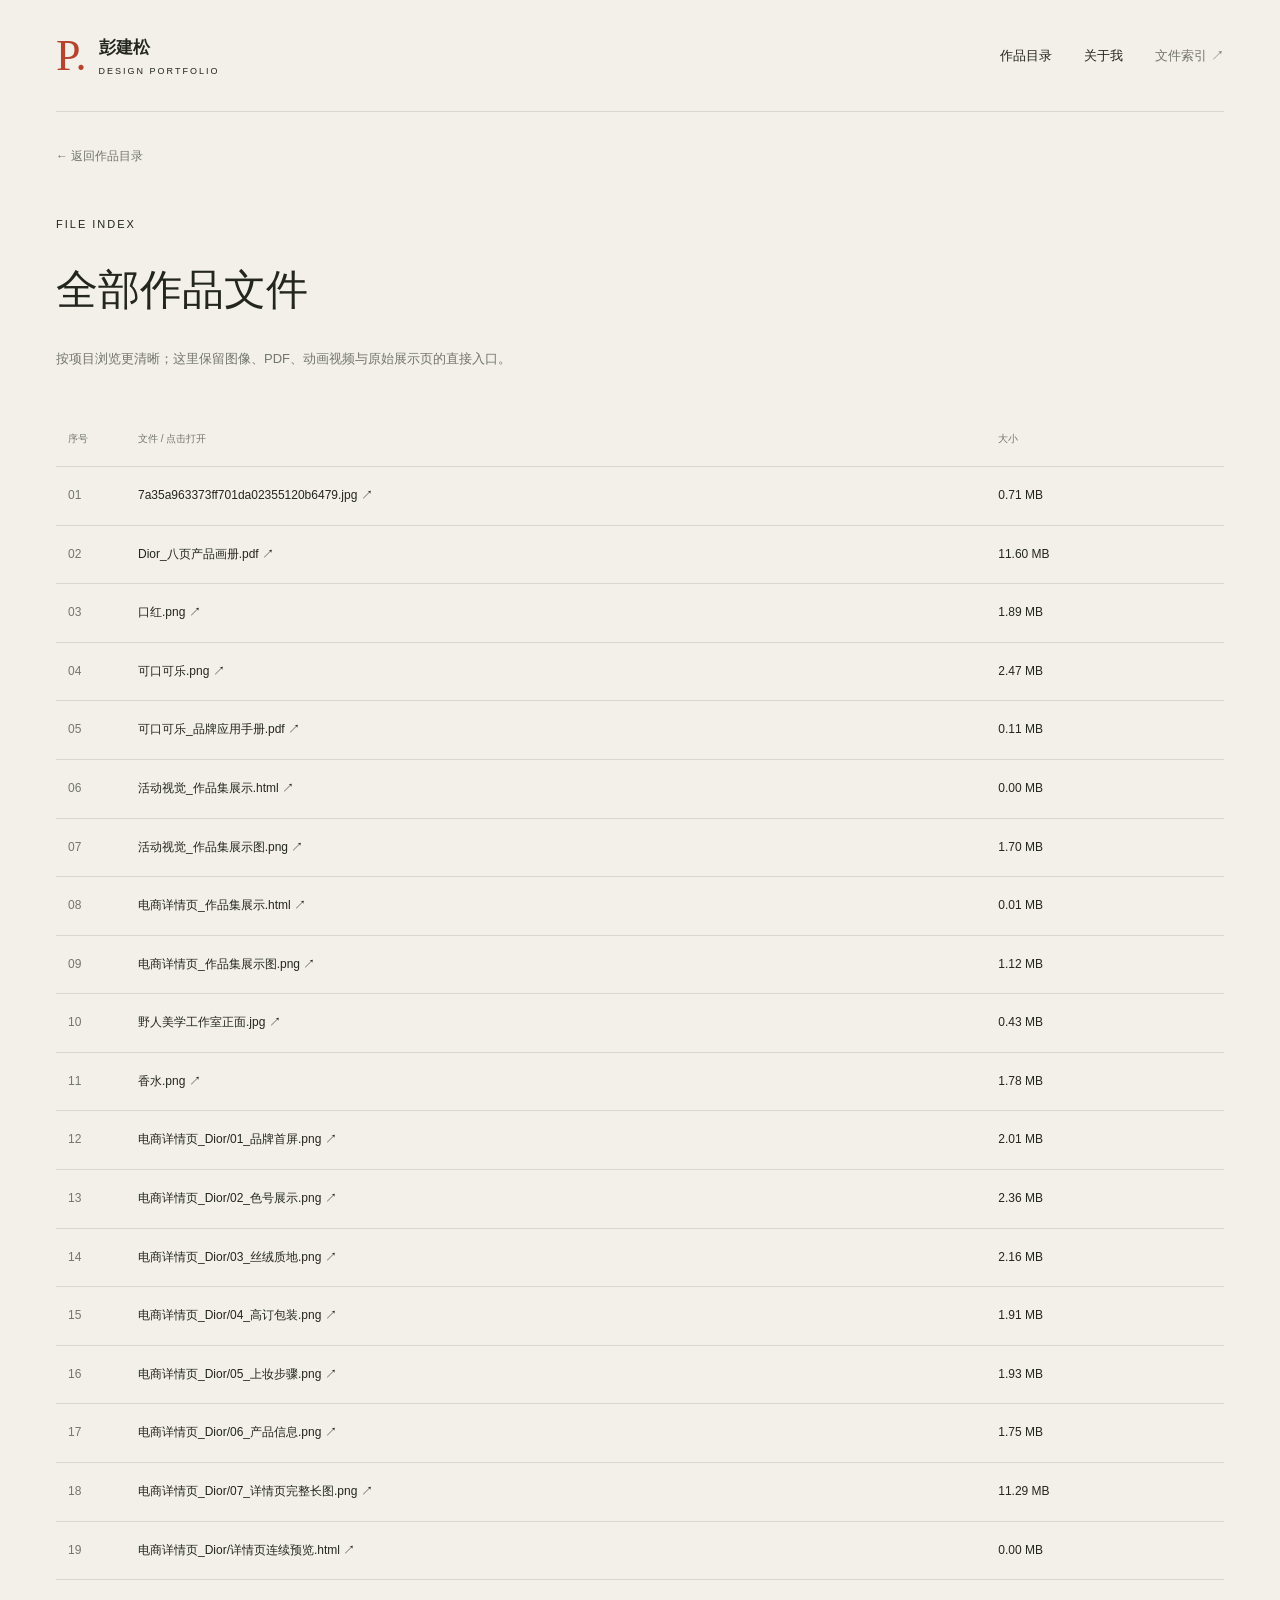
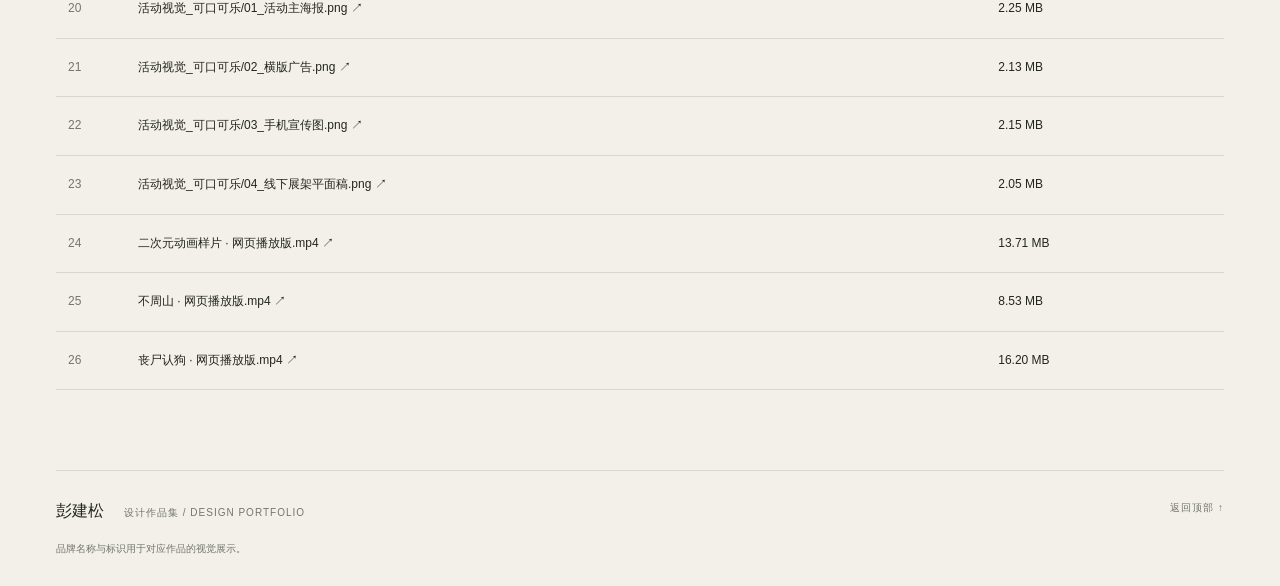
==== archive.html @ 24cac917 "Publish design portfolio website and open-source license" ====
<!doctype html><html lang="zh-CN"><head><meta charset="utf-8"><meta name="viewport" content="width=device-width,initial-scale=1"><meta name="description" content="彭建松的设计作品集：电商详情页、活动视觉、产品画册、品牌应用与海报设计。"><meta name="theme-color" content="#f2f0e9"><title>全部文件索引｜彭建松设计作品集</title><link rel="icon" href="favicon.svg" type="image/svg+xml"><link rel="stylesheet" href="style.css"><script src="app.js" defer></script></head><body id="top"><header class="header wrap"><a class="brand" href="index.html" aria-label="彭建松作品集首页"><span class="monogram">P.</span><span>彭建松<small>DESIGN PORTFOLIO</small></span></a><nav aria-label="主导航"><a href="index.html#works">作品目录</a><a href="index.html#about">关于我</a><a class="nav-archive" href="archive.html">文件索引 ↗</a></nav></header><main class="wrap archive"><a class="back-link" href="index.html#works">← 返回作品目录</a><p class="eyebrow">FILE INDEX</p><h1>全部作品文件</h1><p class="archive-desc">按项目浏览更清晰；这里保留图像、PDF、动画视频与原始展示页的直接入口。</p><div class="table-scroll"><table><thead><tr><th>序号</th><th>文件 / 点击打开</th><th>大小</th></tr></thead><tbody><tr><td>01</td><td><a href="originals/7a35a963373ff701da02355120b6479.jpg" target="_blank" rel="noopener">7a35a963373ff701da02355120b6479.jpg ↗</a></td><td>0.71 MB</td></tr><tr><td>02</td><td><a href="originals/Dior_%E5%85%AB%E9%A1%B5%E4%BA%A7%E5%93%81%E7%94%BB%E5%86%8C.pdf" target="_blank" rel="noopener">Dior_八页产品画册.pdf ↗</a></td><td>11.60 MB</td></tr><tr><td>03</td><td><a href="originals/%E5%8F%A3%E7%BA%A2.png" target="_blank" rel="noopener">口红.png ↗</a></td><td>1.89 MB</td></tr><tr><td>04</td><td><a href="originals/%E5%8F%AF%E5%8F%A3%E5%8F%AF%E4%B9%90.png" target="_blank" rel="noopener">可口可乐.png ↗</a></td><td>2.47 MB</td></tr><tr><td>05</td><td><a href="originals/%E5%8F%AF%E5%8F%A3%E5%8F%AF%E4%B9%90_%E5%93%81%E7%89%8C%E5%BA%94%E7%94%A8%E6%89%8B%E5%86%8C.pdf" target="_blank" rel="noopener">可口可乐_品牌应用手册.pdf ↗</a></td><td>0.11 MB</td></tr><tr><td>06</td><td><a href="originals/%E6%B4%BB%E5%8A%A8%E8%A7%86%E8%A7%89_%E4%BD%9C%E5%93%81%E9%9B%86%E5%B1%95%E7%A4%BA.html" target="_blank" rel="noopener">活动视觉_作品集展示.html ↗</a></td><td>0.00 MB</td></tr><tr><td>07</td><td><a href="originals/%E6%B4%BB%E5%8A%A8%E8%A7%86%E8%A7%89_%E4%BD%9C%E5%93%81%E9%9B%86%E5%B1%95%E7%A4%BA%E5%9B%BE.png" target="_blank" rel="noopener">活动视觉_作品集展示图.png ↗</a></td><td>1.70 MB</td></tr><tr><td>08</td><td><a href="originals/%E7%94%B5%E5%95%86%E8%AF%A6%E6%83%85%E9%A1%B5_%E4%BD%9C%E5%93%81%E9%9B%86%E5%B1%95%E7%A4%BA.html" target="_blank" rel="noopener">电商详情页_作品集展示.html ↗</a></td><td>0.01 MB</td></tr><tr><td>09</td><td><a href="originals/%E7%94%B5%E5%95%86%E8%AF%A6%E6%83%85%E9%A1%B5_%E4%BD%9C%E5%93%81%E9%9B%86%E5%B1%95%E7%A4%BA%E5%9B%BE.png" target="_blank" rel="noopener">电商详情页_作品集展示图.png ↗</a></td><td>1.12 MB</td></tr><tr><td>10</td><td><a href="originals/%E9%87%8E%E4%BA%BA%E7%BE%8E%E5%AD%A6%E5%B7%A5%E4%BD%9C%E5%AE%A4%E6%AD%A3%E9%9D%A2.jpg" target="_blank" rel="noopener">野人美学工作室正面.jpg ↗</a></td><td>0.43 MB</td></tr><tr><td>11</td><td><a href="originals/%E9%A6%99%E6%B0%B4.png" target="_blank" rel="noopener">香水.png ↗</a></td><td>1.78 MB</td></tr><tr><td>12</td><td><a href="originals/%E7%94%B5%E5%95%86%E8%AF%A6%E6%83%85%E9%A1%B5_Dior/01_%E5%93%81%E7%89%8C%E9%A6%96%E5%B1%8F.png" target="_blank" rel="noopener">电商详情页_Dior/01_品牌首屏.png ↗</a></td><td>2.01 MB</td></tr><tr><td>13</td><td><a href="originals/%E7%94%B5%E5%95%86%E8%AF%A6%E6%83%85%E9%A1%B5_Dior/02_%E8%89%B2%E5%8F%B7%E5%B1%95%E7%A4%BA.png" target="_blank" rel="noopener">电商详情页_Dior/02_色号展示.png ↗</a></td><td>2.36 MB</td></tr><tr><td>14</td><td><a href="originals/%E7%94%B5%E5%95%86%E8%AF%A6%E6%83%85%E9%A1%B5_Dior/03_%E4%B8%9D%E7%BB%92%E8%B4%A8%E5%9C%B0.png" target="_blank" rel="noopener">电商详情页_Dior/03_丝绒质地.png ↗</a></td><td>2.16 MB</td></tr><tr><td>15</td><td><a href="originals/%E7%94%B5%E5%95%86%E8%AF%A6%E6%83%85%E9%A1%B5_Dior/04_%E9%AB%98%E8%AE%A2%E5%8C%85%E8%A3%85.png" target="_blank" rel="noopener">电商详情页_Dior/04_高订包装.png ↗</a></td><td>1.91 MB</td></tr><tr><td>16</td><td><a href="originals/%E7%94%B5%E5%95%86%E8%AF%A6%E6%83%85%E9%A1%B5_Dior/05_%E4%B8%8A%E5%A6%86%E6%AD%A5%E9%AA%A4.png" target="_blank" rel="noopener">电商详情页_Dior/05_上妆步骤.png ↗</a></td><td>1.93 MB</td></tr><tr><td>17</td><td><a href="originals/%E7%94%B5%E5%95%86%E8%AF%A6%E6%83%85%E9%A1%B5_Dior/06_%E4%BA%A7%E5%93%81%E4%BF%A1%E6%81%AF.png" target="_blank" rel="noopener">电商详情页_Dior/06_产品信息.png ↗</a></td><td>1.75 MB</td></tr><tr><td>18</td><td><a href="originals/%E7%94%B5%E5%95%86%E8%AF%A6%E6%83%85%E9%A1%B5_Dior/07_%E8%AF%A6%E6%83%85%E9%A1%B5%E5%AE%8C%E6%95%B4%E9%95%BF%E5%9B%BE.png" target="_blank" rel="noopener">电商详情页_Dior/07_详情页完整长图.png ↗</a></td><td>11.29 MB</td></tr><tr><td>19</td><td><a href="originals/%E7%94%B5%E5%95%86%E8%AF%A6%E6%83%85%E9%A1%B5_Dior/%E8%AF%A6%E6%83%85%E9%A1%B5%E8%BF%9E%E7%BB%AD%E9%A2%84%E8%A7%88.html" target="_blank" rel="noopener">电商详情页_Dior/详情页连续预览.html ↗</a></td><td>0.00 MB</td></tr><tr><td>20</td><td><a href="originals/%E6%B4%BB%E5%8A%A8%E8%A7%86%E8%A7%89_%E5%8F%AF%E5%8F%A3%E5%8F%AF%E4%B9%90/01_%E6%B4%BB%E5%8A%A8%E4%B8%BB%E6%B5%B7%E6%8A%A5.png" target="_blank" rel="noopener">活动视觉_可口可乐/01_活动主海报.png ↗</a></td><td>2.25 MB</td></tr><tr><td>21</td><td><a href="originals/%E6%B4%BB%E5%8A%A8%E8%A7%86%E8%A7%89_%E5%8F%AF%E5%8F%A3%E5%8F%AF%E4%B9%90/02_%E6%A8%AA%E7%89%88%E5%B9%BF%E5%91%8A.png" target="_blank" rel="noopener">活动视觉_可口可乐/02_横版广告.png ↗</a></td><td>2.13 MB</td></tr><tr><td>22</td><td><a href="originals/%E6%B4%BB%E5%8A%A8%E8%A7%86%E8%A7%89_%E5%8F%AF%E5%8F%A3%E5%8F%AF%E4%B9%90/03_%E6%89%8B%E6%9C%BA%E5%AE%A3%E4%BC%A0%E5%9B%BE.png" target="_blank" rel="noopener">活动视觉_可口可乐/03_手机宣传图.png ↗</a></td><td>2.15 MB</td></tr><tr><td>23</td><td><a href="originals/%E6%B4%BB%E5%8A%A8%E8%A7%86%E8%A7%89_%E5%8F%AF%E5%8F%A3%E5%8F%AF%E4%B9%90/04_%E7%BA%BF%E4%B8%8B%E5%B1%95%E6%9E%B6%E5%B9%B3%E9%9D%A2%E7%A8%BF.png" target="_blank" rel="noopener">活动视觉_可口可乐/04_线下展架平面稿.png ↗</a></td><td>2.05 MB</td></tr><tr><td>24</td><td><a href="assets/animation.mp4" target="_blank" rel="noopener">二次元动画样片 · 网页播放版.mp4 ↗</a></td><td>13.71 MB</td></tr><tr><td>25</td><td><a href="assets/buzhoushan.mp4" target="_blank" rel="noopener">不周山 · 网页播放版.mp4 ↗</a></td><td>8.53 MB</td></tr><tr><td>26</td><td><a href="assets/zombie-dog.mp4" target="_blank" rel="noopener">丧尸认狗 · 网页播放版.mp4 ↗</a></td><td>16.20 MB</td></tr></tbody></table></div></main><footer class="footer wrap"><div><strong>彭建松</strong><span>设计作品集 / DESIGN PORTFOLIO</span></div><a href="#top">返回顶部 ↑</a><p>品牌名称与标识用于对应作品的视觉展示。</p></footer><dialog id="viewer" aria-label="作品大图"><button class="close-viewer" aria-label="关闭大图">关闭 ×</button><img alt=""><p class="viewer-help">可滚动查看完整图片 · Esc 关闭</p></dialog></body></html>
---- style.css ----
:root{--paper:#f2f0e9;--ink:#23251f;--muted:#73766a;--line:#d8d9cc;--accent:#b6432e}*{box-sizing:border-box}html{scroll-behavior:smooth;scroll-padding-top:28px}body{margin:0;background:var(--paper);color:var(--ink);font-family:"Microsoft YaHei","PingFang SC",Arial,sans-serif;-webkit-font-smoothing:antialiased}a{color:inherit;text-decoration:none}button{font:inherit;cursor:pointer}button,a{-webkit-tap-highlight-color:transparent}a:focus-visible,button:focus-visible{outline:3px solid var(--accent);outline-offset:5px}img{display:block;max-width:100%;height:auto}.wrap{max-width:1360px;width:calc(100% - 112px);margin-inline:auto}.header{height:112px;display:flex;align-items:center;justify-content:space-between;border-bottom:1px solid var(--line)}.brand{display:flex;align-items:center;gap:12px;font-size:17px;font-weight:600}.monogram{font-family:Georgia,serif;font-weight:normal;font-size:44px;line-height:1;color:var(--accent)}.brand small{display:block;font-size:9px;letter-spacing:2px;margin-top:7px;font-weight:400}.header nav{display:flex;gap:32px;font-size:13px}.nav-archive{color:var(--muted)}.hero{display:grid;grid-template-columns:1fr 1fr;gap:30px;min-height:670px;align-items:center;padding-block:54px 64px}.eyebrow{font-family:Arial,sans-serif;font-size:11px;letter-spacing:2px;font-weight:500;line-height:1.7}.dot{display:inline-block;width:7px;height:7px;border-radius:100%;background:var(--accent);margin-right:9px}.hero h1{font-size:clamp(38px,4.7vw,68px);line-height:1.35;letter-spacing:-2px;margin:35px 0 24px;font-weight:500}.accent{color:var(--accent)}.hero-desc{font-size:14px;line-height:2;color:#686c60;margin-bottom:30px}.button{display:inline-flex;align-items:center;justify-content:center;gap:40px;min-height:48px;padding:12px 23px;border:1px solid var(--line);font-size:13px;transition:background .2s}.button:hover{background:#e5e4dc}.button.solid{background:var(--ink);color:var(--paper);border-color:var(--ink)}.button.solid:hover{background:var(--accent);border-color:var(--accent)}.hero-bottom{display:flex;gap:24px;font-size:11px;margin-top:48px;color:var(--muted)}.hero-bottom span:first-child{color:var(--accent);font-family:Georgia,serif;font-size:17px}.hero-art{height:550px;position:relative;background:#e2e1d6;overflow:hidden}.hero-art:before{content:"";position:absolute;inset:42px;border:1px solid #c9cbbd;border-radius:50%}.art-caption{position:absolute;top:25px;left:28px;font-size:9px;letter-spacing:2px;z-index:2}.art-coke{position:absolute;left:9%;top:19%;width:40%;transform:rotate(-10deg);box-shadow:15px 20px 30px #31332222}.art-dior{position:absolute;right:10%;top:13%;width:43%;transform:rotate(8deg);box-shadow:10px 20px 30px #31332233}.hero-art img{width:100%}.art-number{position:absolute;left:30px;bottom:23px;font-family:Georgia,serif;font-size:42px;line-height:.9}.art-number small{font-family:Arial,sans-serif;font-size:8px;letter-spacing:2px}.discipline{border-block:1px solid var(--line);background:#e9e9df}.discipline .wrap{display:flex;justify-content:space-between;align-items:center;padding-block:20px;font-size:13px;letter-spacing:3px}.discipline i{color:var(--accent);font-style:normal;font-size:23px}.works{padding-top:80px;padding-bottom:80px}.section-head{display:flex;align-items:end;justify-content:space-between;margin-bottom:30px}.section-head h2{font-size:34px;font-weight:500;margin:12px 0 0}.section-head h2 span{font-family:Georgia,serif;color:#909384;font-size:23px}.section-head>p{font-size:12px;color:var(--muted);margin-bottom:4px}.filters{display:flex;gap:10px;flex-wrap:wrap;margin:30px 0 36px}.filter{border:1px solid var(--line);border-radius:24px;padding:10px 20px;background:transparent;color:#62665a;font-size:12px}.filter.active{background:var(--ink);color:var(--paper);border-color:var(--ink)}.work-grid{display:grid;grid-template-columns:repeat(6,minmax(0,1fr));gap:50px 28px}.work-card{grid-column:span 2;min-width:0}.work-card.feature{grid-column:span 3}.work-card[hidden]{display:none}.card-image{position:relative;display:flex;align-items:center;justify-content:center;background:#e2e0d5;aspect-ratio:1.28;overflow:hidden;padding:24px}.card-image img{width:100%;height:100%;object-fit:contain;transition:transform .4s}.card-image:hover img{transform:scale(1.025)}.feature .card-image{aspect-ratio:1.45;padding:0}.cover-dior{background:#eae2d7}.cover-coke{background:#151515}.cover-dior-book{background:#dbd5c8}.cover-coke-guide{background:#d8d7c8}.cover-posters{background:#e7dfd0}.cover-studio{background:#e5e2ce}.cover-shanhai{background:#d5d9d0}.cover-dior-book img,.cover-posters img,.cover-studio img,.cover-shanhai img{max-width:64%}.open-tag{opacity:0;position:absolute;bottom:16px;right:16px;background:var(--ink);color:white;padding:9px 14px;font-size:11px;transition:opacity .2s}.card-image:hover .open-tag,.card-image:focus .open-tag{opacity:1}.card-meta{display:flex;align-items:center;justify-content:space-between;padding-top:19px}.card-meta p{font-size:9px;letter-spacing:1.4px;color:var(--muted);margin:0 0 10px}.card-meta h3{font-size:21px;font-weight:500;margin:0 0 9px}.card-meta span{font-size:11px;color:var(--muted)}.card-arrow{font-size:25px;border:1px solid var(--line);width:38px;height:38px;display:flex;align-items:center;justify-content:center;border-radius:100%;flex-shrink:0}.about{border-top:1px solid var(--line);padding-block:70px 88px;display:grid;grid-template-columns:1fr 2fr;gap:36px}.about h2{font-size:36px;line-height:1.5;font-weight:500;margin:0 0 26px}.about p:not(.eyebrow){max-width:650px;font-size:13px;color:var(--muted);line-height:2.1}.text-link{display:inline-block;font-size:13px;border-bottom:1px solid var(--ink);padding-block:8px;margin-top:12px}.footer{padding-block:30px;border-top:1px solid var(--line);display:flex;justify-content:space-between;flex-wrap:wrap;gap:20px}.footer strong{font-weight:500;font-size:16px;margin-right:20px}.footer span,.footer>a{font-size:10px;letter-spacing:1px;color:var(--muted)}.footer p{flex-basis:100%;font-size:10px;color:var(--muted);margin:0}.back-link{display:inline-block;margin-top:36px;font-size:12px;color:var(--muted)}.project-heading{padding-block:45px 40px}.project-heading h1{font-size:clamp(34px,5vw,62px);font-weight:500;letter-spacing:-1px;margin:25px 0 35px}.project-intro{display:grid;grid-template-columns:1fr 1fr;gap:40px}.project-intro h2{font-size:17px;font-weight:400;line-height:1.8;margin:0}.project-intro p{font-size:13px;color:var(--muted);line-height:2;margin:0}.tags{display:flex;flex-wrap:wrap;gap:10px;margin-top:18px}.tags span{font-size:10px;padding:6px 10px;border:1px solid var(--line)}.project-actions{display:flex;gap:10px;flex-wrap:wrap;margin-top:24px}.project-overview{background:#e5e1d7;padding:20px}.project-overview img{width:100%}.gallery-label{display:flex;justify-content:space-between;font-size:10px;letter-spacing:1px;color:var(--muted);margin:45px 0 20px}.image-gallery,.book-gallery{display:grid;grid-template-columns:repeat(2,minmax(0,1fr));gap:30px}.image-gallery figure,.book-gallery figure{margin:0;min-width:0}.image-gallery figure:only-child{grid-column:1/-1;max-width:850px;margin:auto}.zoom-image{display:block;position:relative;width:100%;padding:0;border:0;background:#e4e0d5;overflow:hidden}.zoom-image img{width:100%;height:auto}.zoom-image>span{position:absolute;right:16px;bottom:16px;background:#23251fe8;color:#fff;font-size:10px;padding:8px 12px}.book-gallery .zoom-image{padding:24px}.book-gallery .zoom-image img{width:auto;max-height:740px;margin:auto;box-shadow:0 8px 20px #23251f12}figcaption{display:flex;justify-content:space-between;gap:14px;padding-block:14px;font-size:10px;color:var(--muted);line-height:1.7}figcaption a{white-space:nowrap;text-decoration:underline;text-underline-offset:3px}.next-project{margin:70px 0;display:flex;justify-content:space-between;align-items:center;border-block:1px solid var(--line);padding-block:35px;gap:20px}.next-project span{font-size:11px;color:var(--muted)}.next-project strong{font-size:25px;font-weight:400}.archive{padding-bottom:80px}.archive .eyebrow{margin-top:50px}.archive h1{font-size:42px;font-weight:500}.archive-desc{color:var(--muted);font-size:13px;line-height:2}.table-scroll{overflow:auto;margin-top:40px}table{width:100%;border-collapse:collapse;text-align:left;font-size:12px;line-height:1.8}th,td{padding:18px 12px;border-bottom:1px solid var(--line)}th{font-weight:400;color:var(--muted);font-size:10px}td:nth-child(1){width:70px;color:var(--muted)}td:last-child{white-space:nowrap}td a:hover{text-decoration:underline}dialog{padding:60px 20px 30px;border:0;background:#1d1e1a;color:white;width:96vw;max-width:1600px;max-height:94vh;overflow:auto}dialog::backdrop{background:#000c}dialog img{margin:auto;max-width:100%;height:auto}.close-viewer{position:sticky;top:0;display:block;margin:-42px 0 18px auto;background:#f2f0e9;color:var(--ink);border:0;padding:10px 18px;z-index:2}.viewer-help{text-align:center;font-size:11px;color:#c3c4ba}body.viewing{overflow:hidden}@media(min-width:1550px){.hero h1{font-size:68px}}@media(max-width:1000px){.wrap{width:calc(100% - 64px)}.hero{min-height:560px}.hero-art{height:450px}.hero h1{font-size:44px}.hero-bottom{gap:14px;font-size:9px}.work-card{grid-column:span 3}.about{grid-template-columns:1fr 2fr}.card-meta h3{font-size:19px}}@media(max-width:700px){.wrap{width:calc(100% - 36px)}.header{height:85px}.brand{font-size:14px;gap:8px}.monogram{font-size:36px}.brand small{font-size:7px;letter-spacing:1.2px}.header nav{gap:18px;font-size:11px}.nav-archive{display:none}.hero{grid-template-columns:1fr;gap:30px;padding-block:38px 30px}.hero h1{font-size:44px;letter-spacing:-1px;margin-top:26px}.hero-desc{font-size:12px}.hero-bottom{margin-top:28px;font-size:10px}.hero-art{height:440px}.art-coke{width:36%;top:16%;left:13%}.art-dior{width:39%;right:13%;top:12%}.discipline .wrap{font-size:10px;letter-spacing:0;padding-block:14px}.discipline i{font-size:17px}.works{padding-block:48px}.section-head{display:block}.section-head h2{font-size:28px}.section-head>p{margin-top:16px}.filters{gap:8px;margin-block:25px}.filter{padding:9px 13px;font-size:11px}.work-grid{grid-template-columns:repeat(2,minmax(0,1fr));gap:30px 14px}.work-card,.work-card.feature{grid-column:span 2}.work-card:not(.feature){grid-column:span 1}.card-image{padding:13px;aspect-ratio:.92}.card-meta{gap:8px;padding-top:13px}.card-meta h3{font-size:16px;line-height:1.55;margin-bottom:5px}.card-meta p{font-size:7px;letter-spacing:.5px;line-height:1.7}.card-meta span{font-size:10px;line-height:1.8;display:block}.work-card:not(.feature) .card-arrow{display:none}.feature .card-meta h3{font-size:21px}.cover-dior-book img,.cover-posters img,.cover-studio img,.cover-shanhai img{max-width:85%}.about{grid-template-columns:1fr;gap:18px;padding-block:40px 50px}.about h2{font-size:28px}.about p:not(.eyebrow){font-size:12px}.footer{padding-block:24px}.footer strong{font-size:14px}.footer span{font-size:8px}.project-heading{padding-top:32px}.project-heading h1{font-size:36px;margin-block:20px 28px}.project-intro{grid-template-columns:1fr;gap:18px}.project-intro h2{font-size:16px}.project-intro p{font-size:12px}.button{gap:15px;padding-inline:16px;font-size:12px;min-height:44px}.project-overview{padding:0}.gallery-label{font-size:8px;letter-spacing:.3px;margin-top:32px}.image-gallery,.book-gallery{grid-template-columns:1fr;gap:20px}.book-gallery .zoom-image{padding:18px}.next-project{margin-block:45px;padding-block:25px;align-items:start;flex-direction:column}.next-project strong{font-size:23px}.archive h1{font-size:32px}th,td{padding:13px 5px}td:nth-child(1){width:35px}.table-scroll{font-size:10px}dialog{width:100vw;max-height:96vh;padding-inline:5px}.art-caption{font-size:8px}}@media(max-width:390px){.hero-art{height:370px}.hero h1{font-size:39px}.art-caption{letter-spacing:1px}.hero-bottom{font-size:9px;gap:12px}.header nav{gap:12px}.card-meta h3{font-size:14px}}@media(prefers-reduced-motion:reduce){html{scroll-behavior:auto}*{transition:none!important}}

/* Animation project */
.cover-animation{background:#d9dce0;padding:20px}.cover-animation img{width:100%;height:100%;object-fit:contain}.video-badge{position:absolute;left:16px;bottom:16px;background:#23251fe8;color:#fff;padding:9px 13px;font-size:11px;letter-spacing:1px}.video-stage{background:#171916;line-height:0}.video-stage video{width:100%;max-height:77vh;aspect-ratio:16/9;display:block}.video-caption{display:flex;justify-content:space-between;align-items:center;gap:18px;font-size:11px;color:var(--muted);padding-block:12px 35px}.video-caption .text-link{margin:0}.production{padding-block:45px 25px;border-top:1px solid var(--line)}.production-steps{list-style:none;padding:0;display:grid;grid-template-columns:repeat(3,1fr);gap:28px;margin:35px 0 0}.production-steps li{border-top:1px solid var(--line);padding-top:20px}.production-steps li>span{font-family:Georgia,serif;font-size:22px;color:var(--accent)}.production-steps h3{font-size:18px;font-weight:500;margin-block:16px 9px}.production-steps p{font-size:12px;line-height:1.9;color:var(--muted)}@media(max-width:700px){.production-steps{grid-template-columns:repeat(2,1fr);gap:22px 15px}.production .section-head h2{font-size:25px}.video-caption{font-size:9px;align-items:start}.video-caption .text-link{font-size:11px;padding-top:0;white-space:nowrap}.cover-animation{padding:10px}.video-badge{left:9px;bottom:10px;padding:6px 9px;font-size:9px}.animation-card{grid-column:span 2!important}.animation-card .card-image{aspect-ratio:16/9}.animation-card .card-arrow{display:flex!important}}

/* Animation collection */
.clip-menu{display:grid;grid-template-columns:repeat(3,1fr);gap:12px;margin-top:36px}.clip-jump{display:flex;justify-content:space-between;align-items:center;gap:12px;border:1px solid var(--line);padding:18px 16px;font-size:12px}.clip-jump:hover{background:#e5e4db}.clip-jump span:first-child{color:var(--accent);font-family:Georgia,serif;font-size:18px}.animation-work{padding-block:40px 50px;border-top:1px solid var(--line);scroll-margin-top:24px}.clip-heading{display:flex;align-items:end;justify-content:space-between;gap:16px}.clip-heading h2{font-size:34px;font-weight:500;margin:12px 0 0}.clip-duration{font-family:Georgia,serif;font-size:24px;color:var(--muted)}.clip-description{font-size:13px;color:var(--muted);line-height:2;max-width:850px;margin:24px 0 10px}.clip-credit{font-size:11px;line-height:1.8;color:var(--accent);margin:0 0 24px}.clip-production{margin-top:6px;padding-top:18px;border-top:1px solid var(--line)}.clip-production summary{font-size:12px;cursor:pointer;line-height:1.8}.clip-production .production-steps{margin-bottom:12px}@media(max-width:700px){.clip-menu{grid-template-columns:1fr;gap:8px;margin-top:26px}.clip-jump{padding:14px 16px}.clip-heading h2{font-size:27px}.clip-duration{font-size:20px}.animation-work{padding-block:28px 34px}.clip-description{font-size:12px}.clip-credit{font-size:10px}.clip-production summary{font-size:11px}}

/* Biography and retrospective design studies */
.personal-about>div:first-child h2{font-size:26px;margin:20px 0 32px}.about-name{font-size:24px!important;color:var(--ink)!important;margin-bottom:8px}.about-school{font-size:12px!important;line-height:2!important}.about-focus{display:flex;gap:8px;flex-wrap:wrap;margin-top:24px}.about-focus span{border:1px solid var(--line);padding:8px 12px;font-size:11px}.about-content h3{font-size:17px;font-weight:500;margin:0 0 18px}.about-experience,.about-tools,.about-honors{margin-top:36px;padding-top:28px;border-top:1px solid var(--line)}.about-experience article+article{margin-top:28px}.about-experience article>span{font-size:10px;color:var(--accent);letter-spacing:1px}.about-experience h4{font-size:13px;font-weight:500;margin-block:10px}.about-honors ul{padding-left:18px;margin:0}.about-honors li{font-size:12px;line-height:2.2;color:var(--muted);margin-bottom:7px}.about-contact{display:flex;gap:24px;align-items:center;flex-wrap:wrap;margin-top:30px}.authorship-note{background:#e9e8de;padding:28px 32px;margin:15px 0 36px;border-left:3px solid var(--accent)}.authorship-note h2{font-size:21px;font-weight:500;margin:12px 0 14px}.authorship-note>p:not(.eyebrow){font-size:12px;line-height:2;color:var(--muted);max-width:900px;margin:0}.design-review{border-top:1px solid var(--line);margin-top:46px;padding-top:38px}.design-review h2{font-size:29px;font-weight:500;margin:15px 0 18px}.review-note{font-size:12px;line-height:2;color:var(--muted);max-width:920px}.design-review figure{margin:26px 0}.design-review figure img{width:100%;border:1px solid var(--line)}.review-decisions{display:grid;grid-template-columns:repeat(3,1fr);gap:28px}.review-decisions h3{font-size:16px;font-weight:500}.review-decisions p{font-size:12px;color:var(--muted);line-height:2}.animation-method{background:#e9e8de;padding:20px 24px;margin:30px 0 0;font-size:14px;line-height:1.9;border-left:3px solid var(--accent)}.animation-method span{font-size:12px;color:var(--muted)}@media(max-width:700px){.about-content h2{font-size:25px}.personal-about>div:first-child h2{margin:10px 0 18px}.about-name{margin:0!important}.about-school{margin-top:8px!important}.about-focus span{font-size:10px;padding:7px 10px}.about-experience,.about-tools,.about-honors{margin-top:26px;padding-top:23px}.about-honors li{font-size:11px}.authorship-note{padding:20px;margin-block:8px 28px}.authorship-note h2{font-size:18px;line-height:1.7}.authorship-note>p:not(.eyebrow){font-size:11px}.design-review h2{font-size:24px}.review-decisions{grid-template-columns:1fr;gap:0}.review-decisions h3{margin-bottom:8px}.review-decisions p{margin-top:0}.animation-method{padding:16px;font-size:12px}.animation-method span{font-size:11px}}

/* Award board credit */
.award-list{list-style:none;padding:0;margin:18px 0 0;display:grid;grid-template-columns:1fr 1fr;gap:24px}.award-list strong{display:block;font-size:13px;font-weight:500;line-height:1.9}.award-list span{display:block;font-size:21px;color:var(--accent);margin-top:10px}@media(max-width:700px){.award-list{grid-template-columns:1fr;gap:16px}.award-list span{font-size:18px}.award-list strong{font-size:12px}}
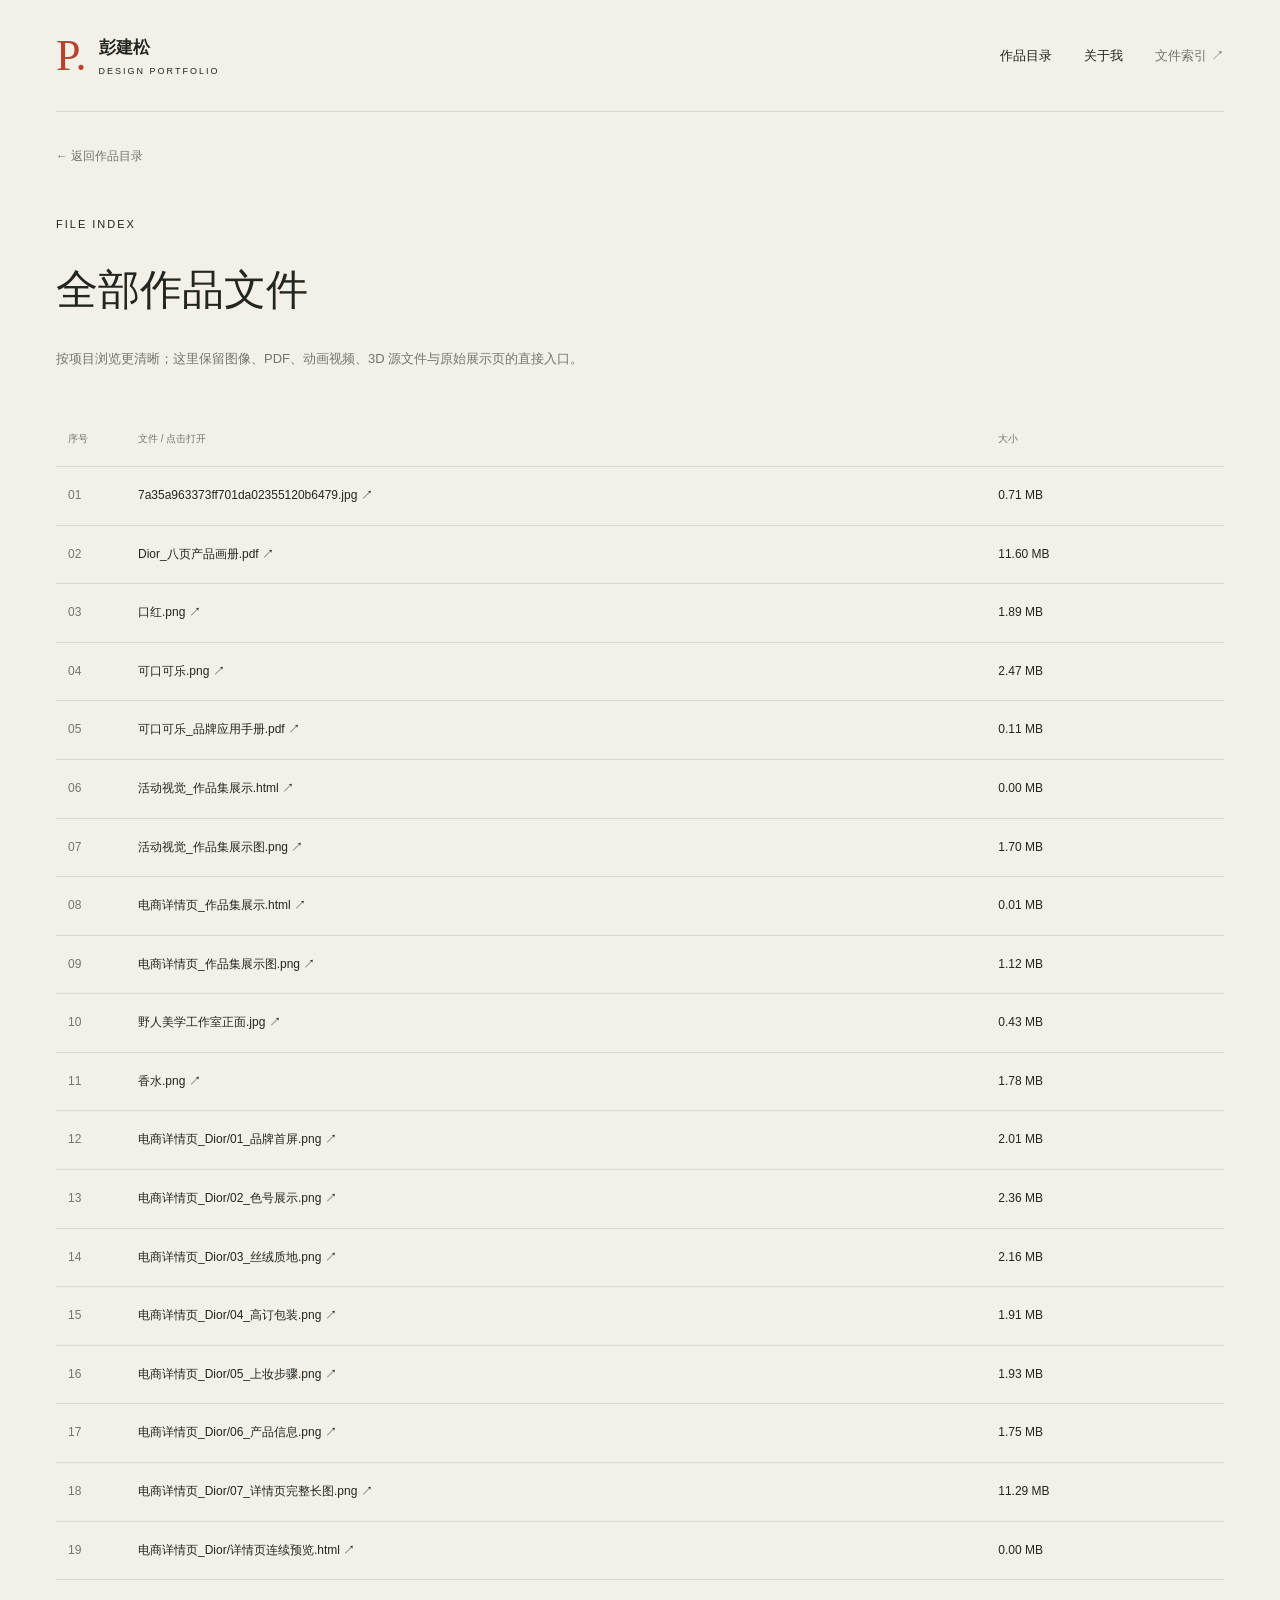
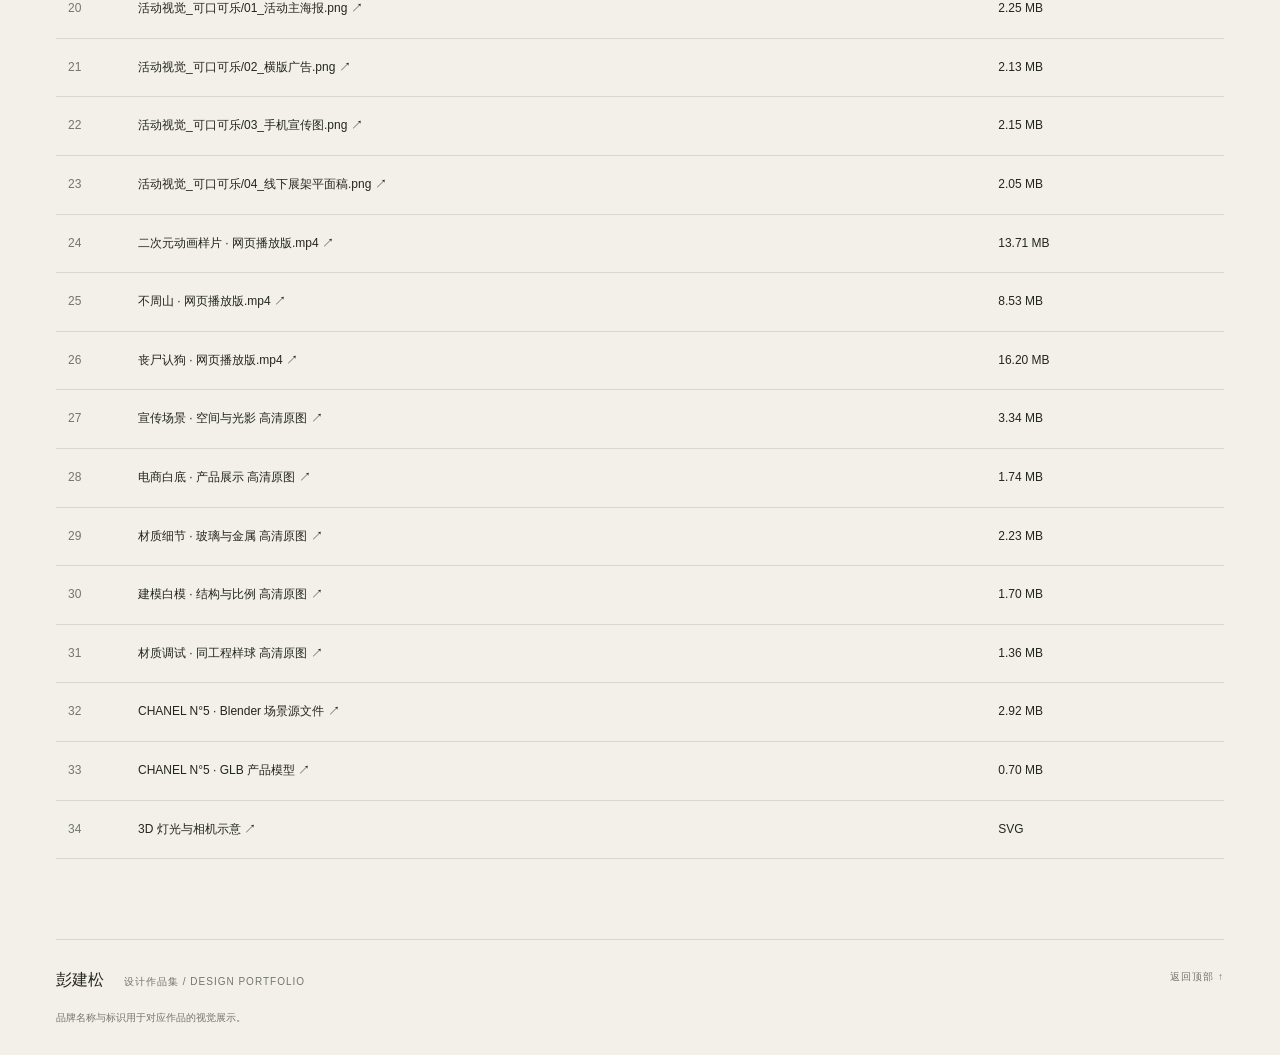
==== commit 90e5c880: "Add 3D portfolio project and homepage entry" ====
--- a/archive.html
+++ b/archive.html
@@ -1 +1 @@
-<!doctype html><html lang="zh-CN"><head><meta charset="utf-8"><meta name="viewport" content="width=device-width,initial-scale=1"><meta name="description" content="彭建松的设计作品集：电商详情页、活动视觉、产品画册、品牌应用与海报设计。"><meta name="theme-color" content="#f2f0e9"><title>全部文件索引｜彭建松设计作品集</title><link rel="icon" href="favicon.svg" type="image/svg+xml"><link rel="stylesheet" href="style.css"><script src="app.js" defer></script></head><body id="top"><header class="header wrap"><a class="brand" href="index.html" aria-label="彭建松作品集首页"><span class="monogram">P.</span><span>彭建松<small>DESIGN PORTFOLIO</small></span></a><nav aria-label="主导航"><a href="index.html#works">作品目录</a><a href="index.html#about">关于我</a><a class="nav-archive" href="archive.html">文件索引 ↗</a></nav></header><main class="wrap archive"><a class="back-link" href="index.html#works">← 返回作品目录</a><p class="eyebrow">FILE INDEX</p><h1>全部作品文件</h1><p class="archive-desc">按项目浏览更清晰；这里保留图像、PDF、动画视频与原始展示页的直接入口。</p><div class="table-scroll"><table><thead><tr><th>序号</th><th>文件 / 点击打开</th><th>大小</th></tr></thead><tbody><tr><td>01</td><td><a href="originals/7a35a963373ff701da02355120b6479.jpg" target="_blank" rel="noopener">7a35a963373ff701da02355120b6479.jpg ↗</a></td><td>0.71 MB</td></tr><tr><td>02</td><td><a href="originals/Dior_%E5%85%AB%E9%A1%B5%E4%BA%A7%E5%93%81%E7%94%BB%E5%86%8C.pdf" target="_blank" rel="noopener">Dior_八页产品画册.pdf ↗</a></td><td>11.60 MB</td></tr><tr><td>03</td><td><a href="originals/%E5%8F%A3%E7%BA%A2.png" target="_blank" rel="noopener">口红.png ↗</a></td><td>1.89 MB</td></tr><tr><td>04</td><td><a href="originals/%E5%8F%AF%E5%8F%A3%E5%8F%AF%E4%B9%90.png" target="_blank" rel="noopener">可口可乐.png ↗</a></td><td>2.47 MB</td></tr><tr><td>05</td><td><a href="originals/%E5%8F%AF%E5%8F%A3%E5%8F%AF%E4%B9%90_%E5%93%81%E7%89%8C%E5%BA%94%E7%94%A8%E6%89%8B%E5%86%8C.pdf" target="_blank" rel="noopener">可口可乐_品牌应用手册.pdf ↗</a></td><td>0.11 MB</td></tr><tr><td>06</td><td><a href="originals/%E6%B4%BB%E5%8A%A8%E8%A7%86%E8%A7%89_%E4%BD%9C%E5%93%81%E9%9B%86%E5%B1%95%E7%A4%BA.html" target="_blank" rel="noopener">活动视觉_作品集展示.html ↗</a></td><td>0.00 MB</td></tr><tr><td>07</td><td><a href="originals/%E6%B4%BB%E5%8A%A8%E8%A7%86%E8%A7%89_%E4%BD%9C%E5%93%81%E9%9B%86%E5%B1%95%E7%A4%BA%E5%9B%BE.png" target="_blank" rel="noopener">活动视觉_作品集展示图.png ↗</a></td><td>1.70 MB</td></tr><tr><td>08</td><td><a href="originals/%E7%94%B5%E5%95%86%E8%AF%A6%E6%83%85%E9%A1%B5_%E4%BD%9C%E5%93%81%E9%9B%86%E5%B1%95%E7%A4%BA.html" target="_blank" rel="noopener">电商详情页_作品集展示.html ↗</a></td><td>0.01 MB</td></tr><tr><td>09</td><td><a href="originals/%E7%94%B5%E5%95%86%E8%AF%A6%E6%83%85%E9%A1%B5_%E4%BD%9C%E5%93%81%E9%9B%86%E5%B1%95%E7%A4%BA%E5%9B%BE.png" target="_blank" rel="noopener">电商详情页_作品集展示图.png ↗</a></td><td>1.12 MB</td></tr><tr><td>10</td><td><a href="originals/%E9%87%8E%E4%BA%BA%E7%BE%8E%E5%AD%A6%E5%B7%A5%E4%BD%9C%E5%AE%A4%E6%AD%A3%E9%9D%A2.jpg" target="_blank" rel="noopener">野人美学工作室正面.jpg ↗</a></td><td>0.43 MB</td></tr><tr><td>11</td><td><a href="originals/%E9%A6%99%E6%B0%B4.png" target="_blank" rel="noopener">香水.png ↗</a></td><td>1.78 MB</td></tr><tr><td>12</td><td><a href="originals/%E7%94%B5%E5%95%86%E8%AF%A6%E6%83%85%E9%A1%B5_Dior/01_%E5%93%81%E7%89%8C%E9%A6%96%E5%B1%8F.png" target="_blank" rel="noopener">电商详情页_Dior/01_品牌首屏.png ↗</a></td><td>2.01 MB</td></tr><tr><td>13</td><td><a href="originals/%E7%94%B5%E5%95%86%E8%AF%A6%E6%83%85%E9%A1%B5_Dior/02_%E8%89%B2%E5%8F%B7%E5%B1%95%E7%A4%BA.png" target="_blank" rel="noopener">电商详情页_Dior/02_色号展示.png ↗</a></td><td>2.36 MB</td></tr><tr><td>14</td><td><a href="originals/%E7%94%B5%E5%95%86%E8%AF%A6%E6%83%85%E9%A1%B5_Dior/03_%E4%B8%9D%E7%BB%92%E8%B4%A8%E5%9C%B0.png" target="_blank" rel="noopener">电商详情页_Dior/03_丝绒质地.png ↗</a></td><td>2.16 MB</td></tr><tr><td>15</td><td><a href="originals/%E7%94%B5%E5%95%86%E8%AF%A6%E6%83%85%E9%A1%B5_Dior/04_%E9%AB%98%E8%AE%A2%E5%8C%85%E8%A3%85.png" target="_blank" rel="noopener">电商详情页_Dior/04_高订包装.png ↗</a></td><td>1.91 MB</td></tr><tr><td>16</td><td><a href="originals/%E7%94%B5%E5%95%86%E8%AF%A6%E6%83%85%E9%A1%B5_Dior/05_%E4%B8%8A%E5%A6%86%E6%AD%A5%E9%AA%A4.png" target="_blank" rel="noopener">电商详情页_Dior/05_上妆步骤.png ↗</a></td><td>1.93 MB</td></tr><tr><td>17</td><td><a href="originals/%E7%94%B5%E5%95%86%E8%AF%A6%E6%83%85%E9%A1%B5_Dior/06_%E4%BA%A7%E5%93%81%E4%BF%A1%E6%81%AF.png" target="_blank" rel="noopener">电商详情页_Dior/06_产品信息.png ↗</a></td><td>1.75 MB</td></tr><tr><td>18</td><td><a href="originals/%E7%94%B5%E5%95%86%E8%AF%A6%E6%83%85%E9%A1%B5_Dior/07_%E8%AF%A6%E6%83%85%E9%A1%B5%E5%AE%8C%E6%95%B4%E9%95%BF%E5%9B%BE.png" target="_blank" rel="noopener">电商详情页_Dior/07_详情页完整长图.png ↗</a></td><td>11.29 MB</td></tr><tr><td>19</td><td><a href="originals/%E7%94%B5%E5%95%86%E8%AF%A6%E6%83%85%E9%A1%B5_Dior/%E8%AF%A6%E6%83%85%E9%A1%B5%E8%BF%9E%E7%BB%AD%E9%A2%84%E8%A7%88.html" target="_blank" rel="noopener">电商详情页_Dior/详情页连续预览.html ↗</a></td><td>0.00 MB</td></tr><tr><td>20</td><td><a href="originals/%E6%B4%BB%E5%8A%A8%E8%A7%86%E8%A7%89_%E5%8F%AF%E5%8F%A3%E5%8F%AF%E4%B9%90/01_%E6%B4%BB%E5%8A%A8%E4%B8%BB%E6%B5%B7%E6%8A%A5.png" target="_blank" rel="noopener">活动视觉_可口可乐/01_活动主海报.png ↗</a></td><td>2.25 MB</td></tr><tr><td>21</td><td><a href="originals/%E6%B4%BB%E5%8A%A8%E8%A7%86%E8%A7%89_%E5%8F%AF%E5%8F%A3%E5%8F%AF%E4%B9%90/02_%E6%A8%AA%E7%89%88%E5%B9%BF%E5%91%8A.png" target="_blank" rel="noopener">活动视觉_可口可乐/02_横版广告.png ↗</a></td><td>2.13 MB</td></tr><tr><td>22</td><td><a href="originals/%E6%B4%BB%E5%8A%A8%E8%A7%86%E8%A7%89_%E5%8F%AF%E5%8F%A3%E5%8F%AF%E4%B9%90/03_%E6%89%8B%E6%9C%BA%E5%AE%A3%E4%BC%A0%E5%9B%BE.png" target="_blank" rel="noopener">活动视觉_可口可乐/03_手机宣传图.png ↗</a></td><td>2.15 MB</td></tr><tr><td>23</td><td><a href="originals/%E6%B4%BB%E5%8A%A8%E8%A7%86%E8%A7%89_%E5%8F%AF%E5%8F%A3%E5%8F%AF%E4%B9%90/04_%E7%BA%BF%E4%B8%8B%E5%B1%95%E6%9E%B6%E5%B9%B3%E9%9D%A2%E7%A8%BF.png" target="_blank" rel="noopener">活动视觉_可口可乐/04_线下展架平面稿.png ↗</a></td><td>2.05 MB</td></tr><tr><td>24</td><td><a href="assets/animation.mp4" target="_blank" rel="noopener">二次元动画样片 · 网页播放版.mp4 ↗</a></td><td>13.71 MB</td></tr><tr><td>25</td><td><a href="assets/buzhoushan.mp4" target="_blank" rel="noopener">不周山 · 网页播放版.mp4 ↗</a></td><td>8.53 MB</td></tr><tr><td>26</td><td><a href="assets/zombie-dog.mp4" target="_blank" rel="noopener">丧尸认狗 · 网页播放版.mp4 ↗</a></td><td>16.20 MB</td></tr></tbody></table></div></main><footer class="footer wrap"><div><strong>彭建松</strong><span>设计作品集 / DESIGN PORTFOLIO</span></div><a href="#top">返回顶部 ↑</a><p>品牌名称与标识用于对应作品的视觉展示。</p></footer><dialog id="viewer" aria-label="作品大图"><button class="close-viewer" aria-label="关闭大图">关闭 ×</button><img alt=""><p class="viewer-help">可滚动查看完整图片 · Esc 关闭</p></dialog></body></html>+<!doctype html><html lang="zh-CN"><head><meta charset="utf-8"><meta name="viewport" content="width=device-width,initial-scale=1"><meta name="description" content="彭建松的设计作品集：电商详情页、活动视觉、产品画册、品牌应用与海报设计。"><meta name="theme-color" content="#f2f0e9"><title>全部文件索引｜彭建松设计作品集</title><link rel="icon" href="favicon.svg" type="image/svg+xml"><link rel="stylesheet" href="style.css"><script src="app.js" defer></script></head><body id="top"><header class="header wrap"><a class="brand" href="index.html" aria-label="彭建松作品集首页"><span class="monogram">P.</span><span>彭建松<small>DESIGN PORTFOLIO</small></span></a><nav aria-label="主导航"><a href="index.html#works">作品目录</a><a href="index.html#about">关于我</a><a class="nav-archive" href="archive.html">文件索引 ↗</a></nav></header><main class="wrap archive"><a class="back-link" href="index.html#works">← 返回作品目录</a><p class="eyebrow">FILE INDEX</p><h1>全部作品文件</h1><p class="archive-desc">按项目浏览更清晰；这里保留图像、PDF、动画视频、3D 源文件与原始展示页的直接入口。</p><div class="table-scroll"><table><thead><tr><th>序号</th><th>文件 / 点击打开</th><th>大小</th></tr></thead><tbody><tr><td>01</td><td><a href="originals/7a35a963373ff701da02355120b6479.jpg" target="_blank" rel="noopener">7a35a963373ff701da02355120b6479.jpg ↗</a></td><td>0.71 MB</td></tr><tr><td>02</td><td><a href="originals/Dior_%E5%85%AB%E9%A1%B5%E4%BA%A7%E5%93%81%E7%94%BB%E5%86%8C.pdf" target="_blank" rel="noopener">Dior_八页产品画册.pdf ↗</a></td><td>11.60 MB</td></tr><tr><td>03</td><td><a href="originals/%E5%8F%A3%E7%BA%A2.png" target="_blank" rel="noopener">口红.png ↗</a></td><td>1.89 MB</td></tr><tr><td>04</td><td><a href="originals/%E5%8F%AF%E5%8F%A3%E5%8F%AF%E4%B9%90.png" target="_blank" rel="noopener">可口可乐.png ↗</a></td><td>2.47 MB</td></tr><tr><td>05</td><td><a href="originals/%E5%8F%AF%E5%8F%A3%E5%8F%AF%E4%B9%90_%E5%93%81%E7%89%8C%E5%BA%94%E7%94%A8%E6%89%8B%E5%86%8C.pdf" target="_blank" rel="noopener">可口可乐_品牌应用手册.pdf ↗</a></td><td>0.11 MB</td></tr><tr><td>06</td><td><a href="originals/%E6%B4%BB%E5%8A%A8%E8%A7%86%E8%A7%89_%E4%BD%9C%E5%93%81%E9%9B%86%E5%B1%95%E7%A4%BA.html" target="_blank" rel="noopener">活动视觉_作品集展示.html ↗</a></td><td>0.00 MB</td></tr><tr><td>07</td><td><a href="originals/%E6%B4%BB%E5%8A%A8%E8%A7%86%E8%A7%89_%E4%BD%9C%E5%93%81%E9%9B%86%E5%B1%95%E7%A4%BA%E5%9B%BE.png" target="_blank" rel="noopener">活动视觉_作品集展示图.png ↗</a></td><td>1.70 MB</td></tr><tr><td>08</td><td><a href="originals/%E7%94%B5%E5%95%86%E8%AF%A6%E6%83%85%E9%A1%B5_%E4%BD%9C%E5%93%81%E9%9B%86%E5%B1%95%E7%A4%BA.html" target="_blank" rel="noopener">电商详情页_作品集展示.html ↗</a></td><td>0.01 MB</td></tr><tr><td>09</td><td><a href="originals/%E7%94%B5%E5%95%86%E8%AF%A6%E6%83%85%E9%A1%B5_%E4%BD%9C%E5%93%81%E9%9B%86%E5%B1%95%E7%A4%BA%E5%9B%BE.png" target="_blank" rel="noopener">电商详情页_作品集展示图.png ↗</a></td><td>1.12 MB</td></tr><tr><td>10</td><td><a href="originals/%E9%87%8E%E4%BA%BA%E7%BE%8E%E5%AD%A6%E5%B7%A5%E4%BD%9C%E5%AE%A4%E6%AD%A3%E9%9D%A2.jpg" target="_blank" rel="noopener">野人美学工作室正面.jpg ↗</a></td><td>0.43 MB</td></tr><tr><td>11</td><td><a href="originals/%E9%A6%99%E6%B0%B4.png" target="_blank" rel="noopener">香水.png ↗</a></td><td>1.78 MB</td></tr><tr><td>12</td><td><a href="originals/%E7%94%B5%E5%95%86%E8%AF%A6%E6%83%85%E9%A1%B5_Dior/01_%E5%93%81%E7%89%8C%E9%A6%96%E5%B1%8F.png" target="_blank" rel="noopener">电商详情页_Dior/01_品牌首屏.png ↗</a></td><td>2.01 MB</td></tr><tr><td>13</td><td><a href="originals/%E7%94%B5%E5%95%86%E8%AF%A6%E6%83%85%E9%A1%B5_Dior/02_%E8%89%B2%E5%8F%B7%E5%B1%95%E7%A4%BA.png" target="_blank" rel="noopener">电商详情页_Dior/02_色号展示.png ↗</a></td><td>2.36 MB</td></tr><tr><td>14</td><td><a href="originals/%E7%94%B5%E5%95%86%E8%AF%A6%E6%83%85%E9%A1%B5_Dior/03_%E4%B8%9D%E7%BB%92%E8%B4%A8%E5%9C%B0.png" target="_blank" rel="noopener">电商详情页_Dior/03_丝绒质地.png ↗</a></td><td>2.16 MB</td></tr><tr><td>15</td><td><a href="originals/%E7%94%B5%E5%95%86%E8%AF%A6%E6%83%85%E9%A1%B5_Dior/04_%E9%AB%98%E8%AE%A2%E5%8C%85%E8%A3%85.png" target="_blank" rel="noopener">电商详情页_Dior/04_高订包装.png ↗</a></td><td>1.91 MB</td></tr><tr><td>16</td><td><a href="originals/%E7%94%B5%E5%95%86%E8%AF%A6%E6%83%85%E9%A1%B5_Dior/05_%E4%B8%8A%E5%A6%86%E6%AD%A5%E9%AA%A4.png" target="_blank" rel="noopener">电商详情页_Dior/05_上妆步骤.png ↗</a></td><td>1.93 MB</td></tr><tr><td>17</td><td><a href="originals/%E7%94%B5%E5%95%86%E8%AF%A6%E6%83%85%E9%A1%B5_Dior/06_%E4%BA%A7%E5%93%81%E4%BF%A1%E6%81%AF.png" target="_blank" rel="noopener">电商详情页_Dior/06_产品信息.png ↗</a></td><td>1.75 MB</td></tr><tr><td>18</td><td><a href="originals/%E7%94%B5%E5%95%86%E8%AF%A6%E6%83%85%E9%A1%B5_Dior/07_%E8%AF%A6%E6%83%85%E9%A1%B5%E5%AE%8C%E6%95%B4%E9%95%BF%E5%9B%BE.png" target="_blank" rel="noopener">电商详情页_Dior/07_详情页完整长图.png ↗</a></td><td>11.29 MB</td></tr><tr><td>19</td><td><a href="originals/%E7%94%B5%E5%95%86%E8%AF%A6%E6%83%85%E9%A1%B5_Dior/%E8%AF%A6%E6%83%85%E9%A1%B5%E8%BF%9E%E7%BB%AD%E9%A2%84%E8%A7%88.html" target="_blank" rel="noopener">电商详情页_Dior/详情页连续预览.html ↗</a></td><td>0.00 MB</td></tr><tr><td>20</td><td><a href="originals/%E6%B4%BB%E5%8A%A8%E8%A7%86%E8%A7%89_%E5%8F%AF%E5%8F%A3%E5%8F%AF%E4%B9%90/01_%E6%B4%BB%E5%8A%A8%E4%B8%BB%E6%B5%B7%E6%8A%A5.png" target="_blank" rel="noopener">活动视觉_可口可乐/01_活动主海报.png ↗</a></td><td>2.25 MB</td></tr><tr><td>21</td><td><a href="originals/%E6%B4%BB%E5%8A%A8%E8%A7%86%E8%A7%89_%E5%8F%AF%E5%8F%A3%E5%8F%AF%E4%B9%90/02_%E6%A8%AA%E7%89%88%E5%B9%BF%E5%91%8A.png" target="_blank" rel="noopener">活动视觉_可口可乐/02_横版广告.png ↗</a></td><td>2.13 MB</td></tr><tr><td>22</td><td><a href="originals/%E6%B4%BB%E5%8A%A8%E8%A7%86%E8%A7%89_%E5%8F%AF%E5%8F%A3%E5%8F%AF%E4%B9%90/03_%E6%89%8B%E6%9C%BA%E5%AE%A3%E4%BC%A0%E5%9B%BE.png" target="_blank" rel="noopener">活动视觉_可口可乐/03_手机宣传图.png ↗</a></td><td>2.15 MB</td></tr><tr><td>23</td><td><a href="originals/%E6%B4%BB%E5%8A%A8%E8%A7%86%E8%A7%89_%E5%8F%AF%E5%8F%A3%E5%8F%AF%E4%B9%90/04_%E7%BA%BF%E4%B8%8B%E5%B1%95%E6%9E%B6%E5%B9%B3%E9%9D%A2%E7%A8%BF.png" target="_blank" rel="noopener">活动视觉_可口可乐/04_线下展架平面稿.png ↗</a></td><td>2.05 MB</td></tr><tr><td>24</td><td><a href="assets/animation.mp4" target="_blank" rel="noopener">二次元动画样片 · 网页播放版.mp4 ↗</a></td><td>13.71 MB</td></tr><tr><td>25</td><td><a href="assets/buzhoushan.mp4" target="_blank" rel="noopener">不周山 · 网页播放版.mp4 ↗</a></td><td>8.53 MB</td></tr><tr><td>26</td><td><a href="assets/zombie-dog.mp4" target="_blank" rel="noopener">丧尸认狗 · 网页播放版.mp4 ↗</a></td><td>16.20 MB</td></tr><tr><td>27</td><td><a href="originals/3d-chanel-hero.png" target="_blank" rel="noopener">宣传场景 · 空间与光影 高清原图 ↗</a></td><td>3.34 MB</td></tr><tr><td>28</td><td><a href="originals/3d-chanel-commerce.png" target="_blank" rel="noopener">电商白底 · 产品展示 高清原图 ↗</a></td><td>1.74 MB</td></tr><tr><td>29</td><td><a href="originals/3d-chanel-detail.png" target="_blank" rel="noopener">材质细节 · 玻璃与金属 高清原图 ↗</a></td><td>2.23 MB</td></tr><tr><td>30</td><td><a href="originals/3d-chanel-clay.png" target="_blank" rel="noopener">建模白模 · 结构与比例 高清原图 ↗</a></td><td>1.70 MB</td></tr><tr><td>31</td><td><a href="originals/3d-chanel-materials.png" target="_blank" rel="noopener">材质调试 · 同工程样球 高清原图 ↗</a></td><td>1.36 MB</td></tr><tr><td>32</td><td><a href="originals/3d-chanel-chanel-n5-scene.blend" target="_blank" rel="noopener">CHANEL N°5 · Blender 场景源文件 ↗</a></td><td>2.92 MB</td></tr><tr><td>33</td><td><a href="originals/3d-chanel-chanel-n5-product.glb" target="_blank" rel="noopener">CHANEL N°5 · GLB 产品模型 ↗</a></td><td>0.70 MB</td></tr><tr><td>34</td><td><a href="assets/3d-lighting.svg" target="_blank" rel="noopener">3D 灯光与相机示意 ↗</a></td><td>SVG</td></tr></tbody></table></div></main><footer class="footer wrap"><div><strong>彭建松</strong><span>设计作品集 / DESIGN PORTFOLIO</span></div><a href="#top">返回顶部 ↑</a><p>品牌名称与标识用于对应作品的视觉展示。</p></footer><dialog id="viewer" aria-label="作品大图"><button class="close-viewer" aria-label="关闭大图">关闭 ×</button><img alt=""><p class="viewer-help">可滚动查看完整图片 · Esc 关闭</p></dialog></body></html>
--- a/style.css
+++ b/style.css
@@ -11,3 +11,6 @@
 
 /* Award board credit */
 .award-list{list-style:none;padding:0;margin:18px 0 0;display:grid;grid-template-columns:1fr 1fr;gap:24px}.award-list strong{display:block;font-size:13px;font-weight:500;line-height:1.9}.award-list span{display:block;font-size:21px;color:var(--accent);margin-top:10px}@media(max-width:700px){.award-list{grid-template-columns:1fr;gap:16px}.award-list span{font-size:18px}.award-list strong{font-size:12px}}
+
+/* 3D product case study */
+.cover-3d{background:#ddd4c7}.cover-3d img{object-fit:contain}.product-3d-hero{background:#ded6c9;display:flex;justify-content:center}.product-3d-hero img{width:min(100%,880px);height:auto}.product-3d-gallery .wide{grid-column:1/-1}.product-3d-gallery figure:only-child{max-width:none}.product-3d-gallery .zoom-image img{object-fit:contain}.product-3d-gallery .wide img{max-height:720px;object-fit:contain;background:#e4e0d5}@media(max-width:700px){.product-3d-card{grid-column:span 2!important}.product-3d-card .card-image{aspect-ratio:1.35;padding:16px}.product-3d-card .card-arrow{display:flex!important}.product-3d-card .card-meta h3{font-size:21px}.product-3d-gallery .wide img{max-height:none}}
